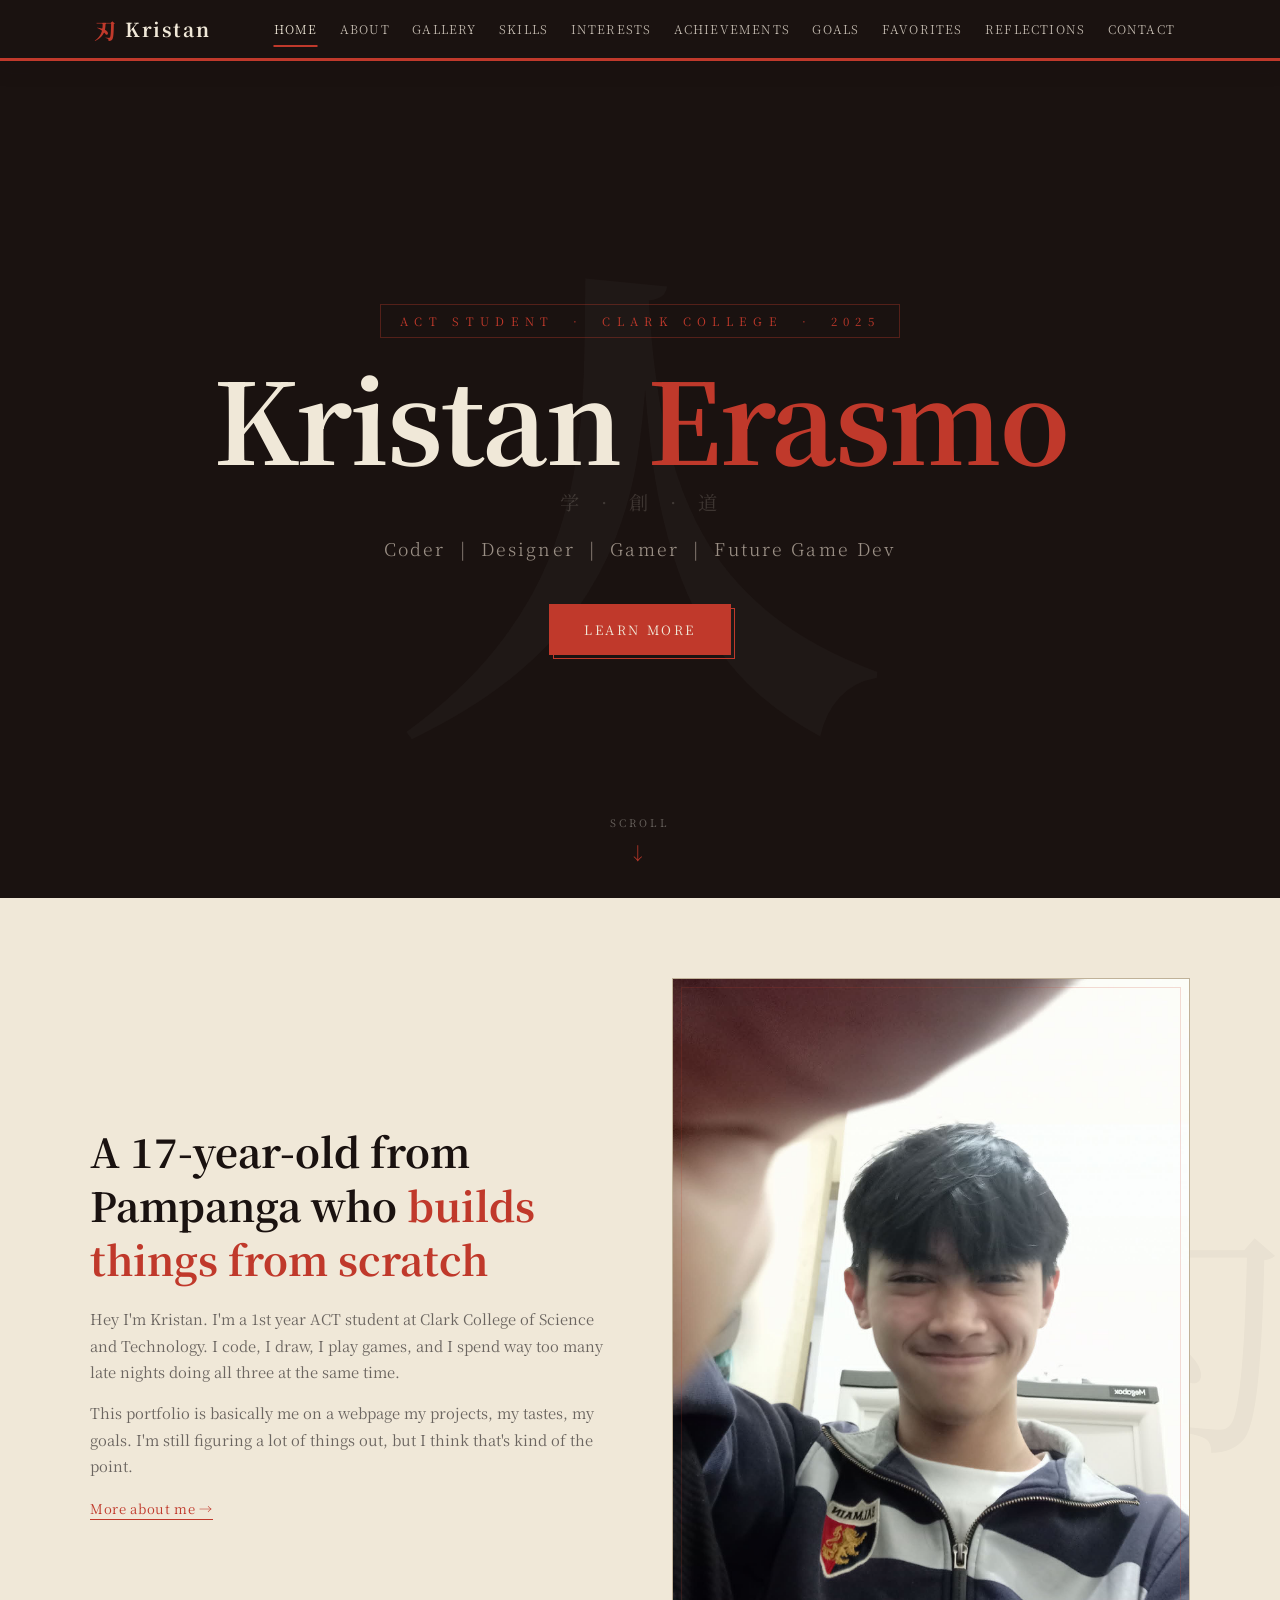
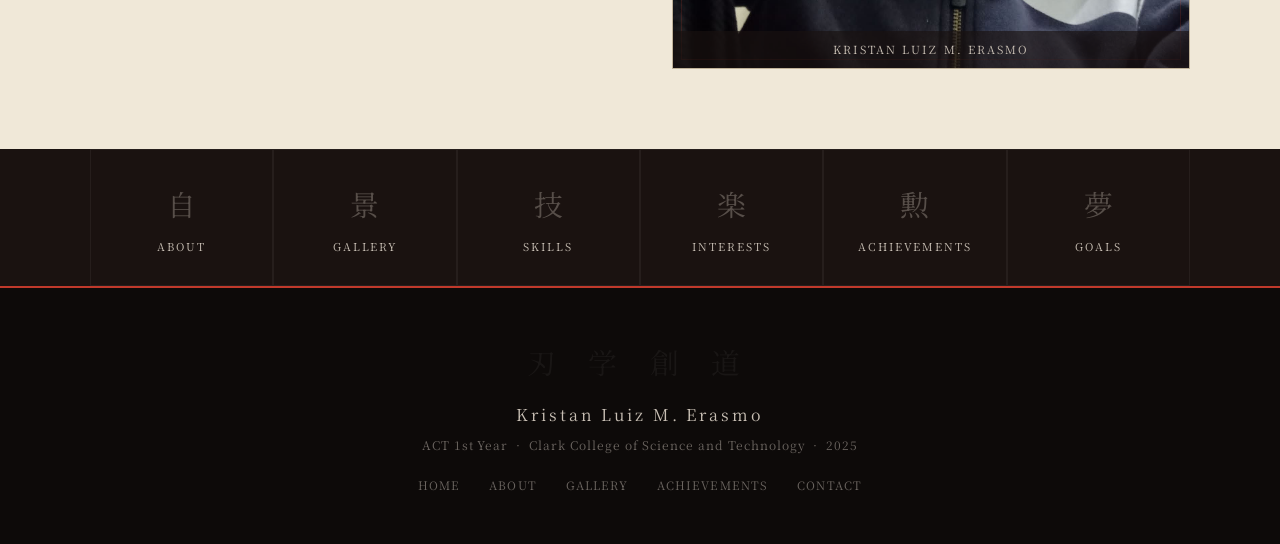
==== index.html @ e9c4514d "Add files via upload" ====
<!DOCTYPE html>
<html lang="en">
<head>
  <meta charset="UTF-8">
  <meta name="viewport" content="width=device-width, initial-scale=1.0">
  <title>Kristan Erasmo · Portfolio</title>
  <link rel="stylesheet" href="css/base.css">
  <link rel="stylesheet" href="css/nav.css">
  <link rel="stylesheet" href="css/layout.css">
  <link rel="stylesheet" href="css/home.css">
</head>
<body>

  <nav>
    <div class="nav-wrap">
      <a href="index.html" class="nav-logo">
        <span class="logo-kanji">刃</span> Kristan
      </a>
      <ul class="nav-links">
        <li><a href="index.html" class="on">Home</a></li>
        <li><a href="about.html">About</a></li>
        <li><a href="gallery.html">Gallery</a></li>
        <li><a href="skills.html">Skills</a></li>
        <li><a href="interests.html">Interests</a></li>
        <li><a href="achievements.html">Achievements</a></li>
        <li><a href="goals.html">Goals</a></li>
        <li><a href="favorites.html">Favorites</a></li>
        <li><a href="reflections.html">Reflections</a></li>
        <li><a href="contact.html">Contact</a></li>
      </ul>
    </div>
  </nav>

  <section class="hero">
    <div class="hero-big-kanji">人</div>
    <div class="hero-content">
      <span class="hero-eyebrow">ACT Student &nbsp;·&nbsp; Clark College &nbsp;·&nbsp; 2025</span>
      <h1 class="hero-name">Kristan <span class="hero-name-red">Erasmo</span></h1>
      <div class="hero-kanji-strip">
        <span>学</span><span>·</span><span>創</span><span>·</span><span>道</span>
      </div>
      <p class="hero-sub">Coder &nbsp;|&nbsp; Designer &nbsp;|&nbsp; Gamer &nbsp;|&nbsp; Future Game Dev</p>
      <a href="about.html" class="hero-btn">Learn More</a>
    </div>
    <div class="hero-scroll">Scroll</div>
  </section>

  <section class="home-intro">
    <div class="home-intro-watermark">刃</div>
    <div class="intro-grid">
      <div class="intro-text">
        <h2>A 17-year-old from Pampanga who <em>builds things from scratch</em></h2>
        <p>
          Hey I'm Kristan. I'm a 1st year ACT student at Clark College of Science and Technology. I code, I draw, I play games, and I spend way too many late nights doing all three at the same time.
        </p>
        <p>
          This portfolio is basically me on a webpage my projects, my tastes, my goals. I'm still figuring a lot of things out, but I think that's kind of the point.
        </p>
        <a href="about.html" class="red-link">More about me →</a>
      </div>
      <div>
        <div class="portrait-box">
          <img src="images/mebutbetter.jpg" alt="">
          <div class="portrait-label">Kristan Luiz M. Erasmo</div>
        </div>
      </div>
    </div>
  </section>

  <section class="quick-bar">
    <div class="quick-bar-inner">
      <a href="about.html" class="quick-item">
        <span class="quick-kanji">自</span>
        <span class="quick-label">About</span>
      </a>
      <a href="gallery.html" class="quick-item">
        <span class="quick-kanji">景</span>
        <span class="quick-label">Gallery</span>
      </a>
      <a href="skills.html" class="quick-item">
        <span class="quick-kanji">技</span>
        <span class="quick-label">Skills</span>
      </a>
      <a href="interests.html" class="quick-item">
        <span class="quick-kanji">楽</span>
        <span class="quick-label">Interests</span>
      </a>
      <a href="achievements.html" class="quick-item">
        <span class="quick-kanji">勲</span>
        <span class="quick-label">Achievements</span>
      </a>
      <a href="goals.html" class="quick-item">
        <span class="quick-kanji">夢</span>
        <span class="quick-label">Goals</span>
      </a>
    </div>
  </section>

  <footer>
    <div class="footer-kanji">刃 学 創 道</div>
    <div class="footer-name">Kristan Luiz M. Erasmo</div>
    <p class="footer-copy">ACT 1st Year &nbsp;·&nbsp; Clark College of Science and Technology &nbsp;·&nbsp; 2025</p>
    <div class="footer-links">
      <a href="index.html">Home</a>
      <a href="about.html">About</a>
      <a href="gallery.html">Gallery</a>
      <a href="achievements.html">Achievements</a>
      <a href="contact.html">Contact</a>
    </div>
  </footer>

</body>
</html>
---- css/base.css ----
@import url('https://fonts.googleapis.com/css2?family=Noto+Serif+JP:wght@300;400;600;700&family=Noto+Sans+JP:wght@300;400&display=swap');

:root {
  --ink: #1a1210;
  --deep-ink: #0d0a09;
  --paper: #f0e8d8;
  --aged-paper: #e8dcc8;
  --worn-paper: #d4c5a9;
  --red: #c0392b;
  --dark-red: #8b1a1a;
  --gold: #c9a227;
  --smoke: #6b6560;
  --light-smoke: #9a8f85;
  --pale-smoke: #c8bfb4;
  --shadow: rgba(26,18,16,0.35);
}

* {
  margin: 0;
  padding: 0;
  box-sizing: border-box;
}

html {
  scroll-behavior: smooth;
}

body {
  background-color: var(--aged-paper);
  background-image:
    url("data:image/svg+xml,%3Csvg xmlns='http://www.w3.org/2000/svg' width='300' height='300'%3E%3Cfilter id='n'%3E%3CfeTurbulence type='fractalNoise' baseFrequency='0.85' numOctaves='4' stitchTiles='stitch'/%3E%3CfeColorMatrix type='saturate' values='0'/%3E%3C/filter%3E%3Crect width='300' height='300' filter='url(%23n)' opacity='0.05'/%3E%3C/svg%3E"),
    repeating-linear-gradient(0deg, transparent, transparent 30px, rgba(180,165,140,0.05) 30px, rgba(180,165,140,0.05) 31px);
  color: var(--ink);
  font-family: 'Noto Serif JP', serif;
  font-size: 16px;
  line-height: 1.8;
  min-height: 100vh;
}

::-webkit-scrollbar { width: 5px; }
::-webkit-scrollbar-track { background: var(--worn-paper); }
::-webkit-scrollbar-thumb { background: var(--smoke); }

img {
  max-width: 100%;
  display: block;
}

a {
  color: inherit;
}
---- css/nav.css ----
nav {
  position: sticky;
  top: 0;
  z-index: 100;
  background: var(--ink);
  border-bottom: 3px solid var(--red);
  box-shadow: 0 4px 18px var(--shadow);
}

.nav-wrap {
  max-width: 1150px;
  margin: 0 auto;
  display: flex;
  align-items: center;
  justify-content: space-between;
  padding: 0.55rem 1.8rem;
  flex-wrap: wrap;
  gap: 0.4rem;
}

.nav-logo {
  font-family: 'Noto Serif JP', serif;
  font-size: 1.2rem;
  font-weight: 700;
  color: var(--paper);
  text-decoration: none;
  letter-spacing: 0.08em;
  display: flex;
  align-items: center;
  gap: 0.5rem;
}

.logo-kanji {
  color: var(--red);
  font-size: 1.4rem;
}

.nav-links {
  display: flex;
  flex-wrap: wrap;
  list-style: none;
  gap: 0;
}

.nav-links a {
  display: block;
  color: var(--pale-smoke);
  text-decoration: none;
  font-size: 0.75rem;
  font-weight: 300;
  letter-spacing: 0.1em;
  padding: 0.45rem 0.7rem;
  text-transform: uppercase;
  position: relative;
  transition: color 0.25s;
}

.nav-links a::after {
  content: '';
  position: absolute;
  bottom: 0;
  left: 50%;
  width: 0;
  height: 2px;
  background: var(--red);
  transition: all 0.25s;
  transform: translateX(-50%);
}

.nav-links a:hover,
.nav-links a.on {
  color: var(--paper);
}

.nav-links a:hover::after,
.nav-links a.on::after {
  width: 65%;
}


footer {
  background: var(--deep-ink);
  color: var(--smoke);
  text-align: center;
  padding: 3rem 2rem;
  border-top: 2px solid var(--red);
}

.footer-kanji {
  font-size: 1.8rem;
  letter-spacing: 0.8rem;
  color: rgba(255,255,255,0.05);
  margin-bottom: 0.8rem;
}

.footer-name {
  font-size: 1rem;
  color: var(--pale-smoke);
  letter-spacing: 0.18em;
  margin-bottom: 0.3rem;
}

.footer-copy {
  font-size: 0.75rem;
  letter-spacing: 0.08em;
  color: var(--smoke);
}

.footer-links {
  display: flex;
  justify-content: center;
  gap: 1.8rem;
  margin-top: 1.2rem;
  flex-wrap: wrap;
}

.footer-links a {
  color: var(--smoke);
  text-decoration: none;
  font-size: 0.72rem;
  letter-spacing: 0.1em;
  text-transform: uppercase;
  transition: color 0.2s;
}

.footer-links a:hover {
  color: var(--red);
}
---- css/layout.css ----
.wrap {
  max-width: 1100px;
  margin: 0 auto;
  padding: 3rem 2rem 5rem;
}

.wrap-sm {
  max-width: 800px;
  margin: 0 auto;
  padding: 3rem 2rem 5rem;
}

.page-top {
  background: var(--ink);
  padding: 4rem 2rem 3rem;
  text-align: center;
  position: relative;
  overflow: hidden;
  border-bottom: 2px solid var(--red);
}

.page-top-bg {
  position: absolute;
  inset: 0;
  display: flex;
  align-items: center;
  justify-content: center;
  font-size: clamp(8rem, 30vw, 20rem);
  color: rgba(255,255,255,0.025);
  pointer-events: none;
  user-select: none;
  font-family: 'Noto Serif JP', serif;
  line-height: 1;
}

.page-top-sub {
  font-size: 0.72rem;
  letter-spacing: 0.45em;
  text-transform: uppercase;
  color: var(--red);
  display: block;
  margin-bottom: 0.4rem;
  position: relative;
}

.page-top h1 {
  font-size: clamp(2rem, 6vw, 3.8rem);
  font-weight: 700;
  color: var(--paper);
  letter-spacing: -0.01em;
  position: relative;
}


.sec-head {
  text-align: center;
  margin-bottom: 3rem;
}

.sec-head-sub {
  display: block;
  font-size: 0.72rem;
  letter-spacing: 0.45em;
  color: var(--red);
  text-transform: uppercase;
  margin-bottom: 0.3rem;
}

.sec-head h2 {
  font-size: clamp(1.8rem, 4vw, 3rem);
  font-weight: 700;
  color: var(--ink);
  line-height: 1.2;
}

.divider-row {
  display: flex;
  align-items: center;
  justify-content: center;
  gap: 0.8rem;
  margin: 1rem auto 0;
  max-width: 260px;
}

.divider-row::before,
.divider-row::after {
  content: '';
  flex: 1;
  height: 1px;
  background: var(--smoke);
  opacity: 0.3;
}

.divider-dot {
  color: var(--red);
  font-size: 1rem;
}

.card {
  background: var(--paper);
  padding: 1.8rem;
  box-shadow: 3px 3px 0 rgba(26,18,16,0.1), 6px 6px 18px rgba(26,18,16,0.07);
  transition: transform 0.25s, box-shadow 0.25s;
}

.card:hover {
  transform: translateY(-3px);
  box-shadow: 3px 6px 0 rgba(26,18,16,0.1), 8px 14px 26px rgba(26,18,16,0.1);
}


.corner-border {
  border: 1px solid rgba(26,18,16,0.12);
  position: relative;
}

.corner-border::before,
.corner-border::after {
  content: '';
  position: absolute;
  width: 16px;
  height: 16px;
  border-color: var(--red);
  border-style: solid;
}

.corner-border::before {
  top: -2px;
  left: -2px;
  border-width: 2px 0 0 2px;
}

.corner-border::after {
  bottom: -2px;
  right: -2px;
  border-width: 0 2px 2px 0;
}

.tag {
  display: inline-block;
  font-size: 0.65rem;
  letter-spacing: 0.12em;
  text-transform: uppercase;
  color: var(--red);
  margin-bottom: 0.4rem;
}

.red-link {
  color: var(--red);
  text-decoration: none;
  font-size: 0.82rem;
  border-bottom: 1px solid currentColor;
  padding-bottom: 1px;
  letter-spacing: 0.05em;
  transition: color 0.2s;
}

.red-link:hover {
  color: var(--dark-red);
}

.note-box {
  background: var(--paper);
  border-left: 3px solid var(--red);
  padding: 1rem 1.4rem;
  font-size: 0.82rem;
  color: var(--smoke);
  margin-top: 2.5rem;
}

@media (max-width: 768px) {
  .wrap, .wrap-sm {
    padding: 2rem 1.2rem 4rem;
  }
}
---- css/home.css ----
.hero {
  min-height: 93vh;
  display: flex;
  align-items: center;
  justify-content: center;
  position: relative;
  overflow: hidden;
  background: var(--ink);
}

.hero-big-kanji {
  position: absolute;
  font-family: 'Noto Serif JP', serif;
  font-size: clamp(200px, 45vw, 500px);
  font-weight: 700;
  color: rgba(255,255,255,0.022);
  user-select: none;
  pointer-events: none;
  line-height: 1;
}

.hero-content {
  position: relative;
  z-index: 2;
  text-align: center;
  padding: 2rem 1.5rem;
}

.hero-eyebrow {
  display: inline-block;
  font-size: 0.72rem;
  letter-spacing: 0.55em;
  text-transform: uppercase;
  color: var(--red);
  margin-bottom: 1.4rem;
  padding: 0.35rem 1.2rem;
  border: 1px solid rgba(192,57,43,0.35);
}

.hero-name {
  font-size: clamp(2.8rem, 11vw, 7rem);
  font-weight: 700;
  color: var(--paper);
  line-height: 1;
  letter-spacing: -0.02em;
  margin-bottom: 0.2rem;
}

.hero-name-red {
  color: var(--red);
}

.hero-kanji-strip {
  display: flex;
  justify-content: center;
  gap: 1.2rem;
  margin: 0.8rem 0;
  opacity: 0.2;
  color: var(--pale-smoke);
  font-size: 1.2rem;
  letter-spacing: 0.15em;
}

.hero-sub {
  font-size: clamp(0.9rem, 2.2vw, 1.1rem);
  color: var(--light-smoke);
  font-weight: 300;
  letter-spacing: 0.12em;
  margin-bottom: 2.5rem;
}

.hero-btn {
  display: inline-block;
  background: var(--red);
  color: var(--paper);
  text-decoration: none;
  padding: 0.85rem 2.2rem;
  font-size: 0.8rem;
  letter-spacing: 0.2em;
  text-transform: uppercase;
  position: relative;
  transition: background 0.25s;
}

.hero-btn::before {
  content: '';
  position: absolute;
  inset: 0;
  border: 1px solid var(--red);
  transform: translate(4px, 4px);
  transition: transform 0.2s;
}

.hero-btn:hover {
  background: var(--dark-red);
}

.hero-btn:hover::before {
  transform: translate(2px, 2px);
}

.hero-scroll {
  position: absolute;
  bottom: 1.8rem;
  left: 50%;
  transform: translateX(-50%);
  display: flex;
  flex-direction: column;
  align-items: center;
  gap: 0.3rem;
  color: var(--smoke);
  font-size: 0.65rem;
  letter-spacing: 0.3em;
  text-transform: uppercase;
  animation: bobdown 2s ease-in-out infinite;
}

.hero-scroll::after {
  content: '↓';
  font-size: 1.1rem;
  color: var(--red);
}

@keyframes bobdown {
  0%, 100% { transform: translateX(-50%) translateY(0); }
  50% { transform: translateX(-50%) translateY(5px); }
}

.home-intro {
  background: var(--paper);
  padding: 5rem 2rem;
  position: relative;
  overflow: hidden;
}

.home-intro-watermark {
  position: absolute;
  right: -1rem;
  top: 50%;
  transform: translateY(-50%);
  font-size: 16rem;
  color: rgba(26,18,16,0.03);
  pointer-events: none;
  user-select: none;
  font-family: 'Noto Serif JP', serif;
}

.intro-grid {
  max-width: 1100px;
  margin: 0 auto;
  display: grid;
  grid-template-columns: 1fr 1fr;
  gap: 4rem;
  align-items: center;
}

.intro-text h2 {
  font-size: clamp(1.6rem, 3.5vw, 2.5rem);
  line-height: 1.35;
  margin-bottom: 1.3rem;
  color: var(--ink);
}

.intro-text h2 em {
  font-style: normal;
  color: var(--red);
}

.intro-text p {
  color: var(--smoke);
  margin-bottom: 0.9rem;
  font-size: 0.92rem;
}

.portrait-box {
  width: 100%;
  aspect-ratio: 3/4;
  background: var(--worn-paper);
  display: flex;
  align-items: center;
  justify-content: center;
  border: 1px solid rgba(26,18,16,0.1);
  position: relative;
  overflow: hidden;
  font-size: 7rem;
  color: rgba(26,18,16,0.07);
}

.portrait-box::before {
  content: '';
  position: absolute;
  inset: 8px;
  border: 1px solid rgba(192,57,43,0.18);
  pointer-events: none;
}

.portrait-box img {
  width: 100%;
  height: 100%;
  object-fit: cover;
}

.portrait-label {
  position: absolute;
  bottom: 0;
  left: 0;
  right: 0;
  background: rgba(26,18,16,0.65);
  color: var(--pale-smoke);
  font-size: 0.7rem;
  letter-spacing: 0.18em;
  text-align: center;
  padding: 0.5rem;
  text-transform: uppercase;
}


.quick-bar {
  background: var(--ink);
  padding: 0;
}

.quick-bar-inner {
  max-width: 1100px;
  margin: 0 auto;
  display: grid;
  grid-template-columns: repeat(auto-fit, minmax(160px, 1fr));
}

.quick-item {
  border: 1px solid rgba(255,255,255,0.05);
  padding: 1.8rem 1.2rem;
  text-align: center;
  text-decoration: none;
  color: var(--pale-smoke);
  transition: background 0.25s, color 0.25s;
  display: block;
}

.quick-item:hover {
  background: var(--red);
  color: var(--paper);
}

.quick-kanji {
  display: block;
  font-size: 1.8rem;
  margin-bottom: 0.4rem;
  opacity: 0.35;
  transition: opacity 0.25s;
  font-family: 'Noto Serif JP', serif;
}

.quick-item:hover .quick-kanji {
  opacity: 1;
}

.quick-label {
  display: block;
  font-size: 0.68rem;
  letter-spacing: 0.18em;
  text-transform: uppercase;
}


@media (max-width: 768px) {
  .intro-grid {
    grid-template-columns: 1fr;
    gap: 2rem;
  }
}
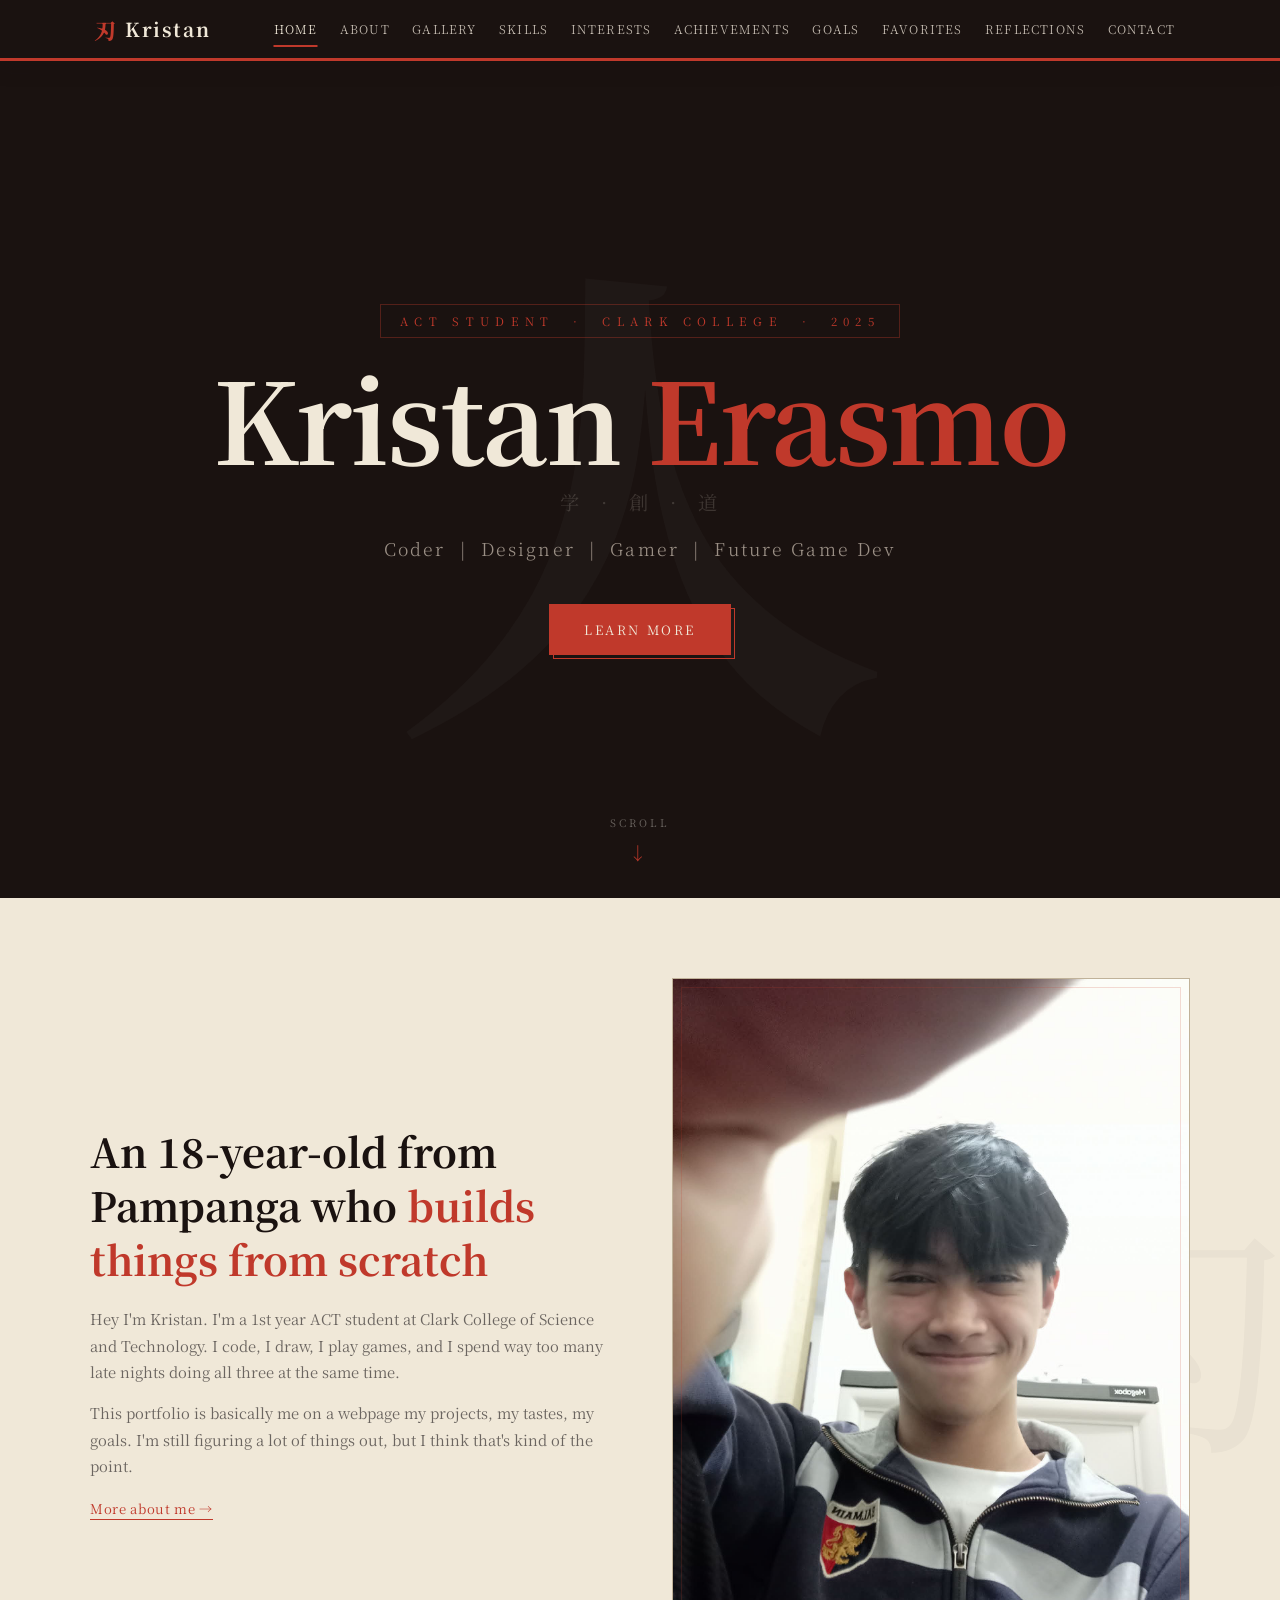
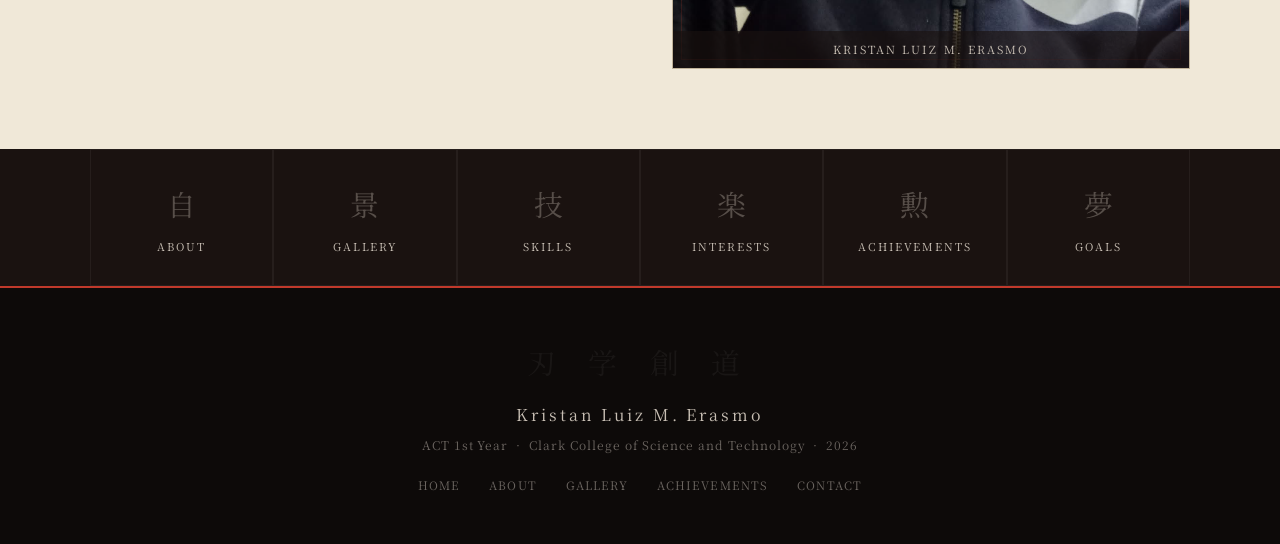
==== commit fb646cd9: "Add files via upload" ====
--- a/index.html
+++ b/index.html
@@ -49,7 +49,7 @@
     <div class="home-intro-watermark">刃</div>
     <div class="intro-grid">
       <div class="intro-text">
-        <h2>A 17-year-old from Pampanga who <em>builds things from scratch</em></h2>
+        <h2>An 18-year-old from Pampanga who <em>builds things from scratch</em></h2>
         <p>
           Hey I'm Kristan. I'm a 1st year ACT student at Clark College of Science and Technology. I code, I draw, I play games, and I spend way too many late nights doing all three at the same time.
         </p>
@@ -99,7 +99,7 @@
   <footer>
     <div class="footer-kanji">刃 学 創 道</div>
     <div class="footer-name">Kristan Luiz M. Erasmo</div>
-    <p class="footer-copy">ACT 1st Year &nbsp;·&nbsp; Clark College of Science and Technology &nbsp;·&nbsp; 2025</p>
+    <p class="footer-copy">ACT 1st Year &nbsp;·&nbsp; Clark College of Science and Technology &nbsp;·&nbsp; 2026</p>
     <div class="footer-links">
       <a href="index.html">Home</a>
       <a href="about.html">About</a>
